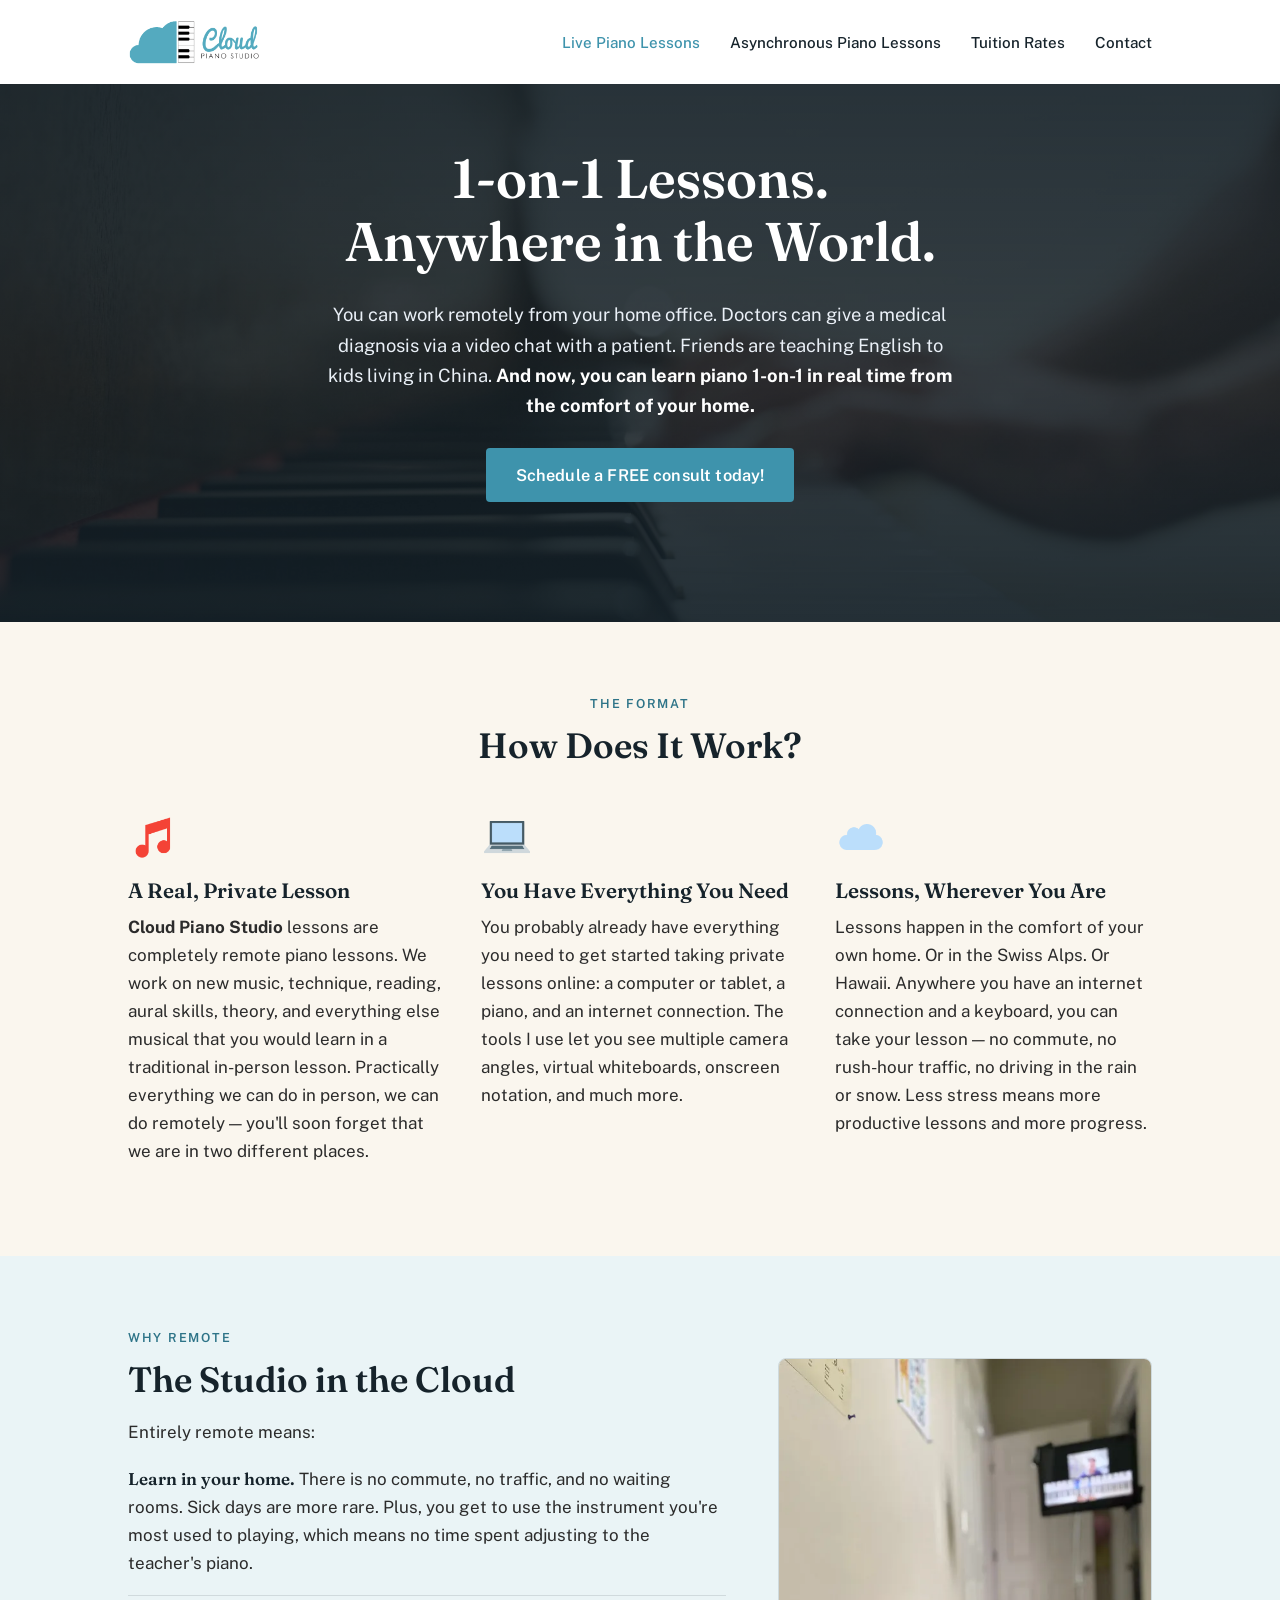
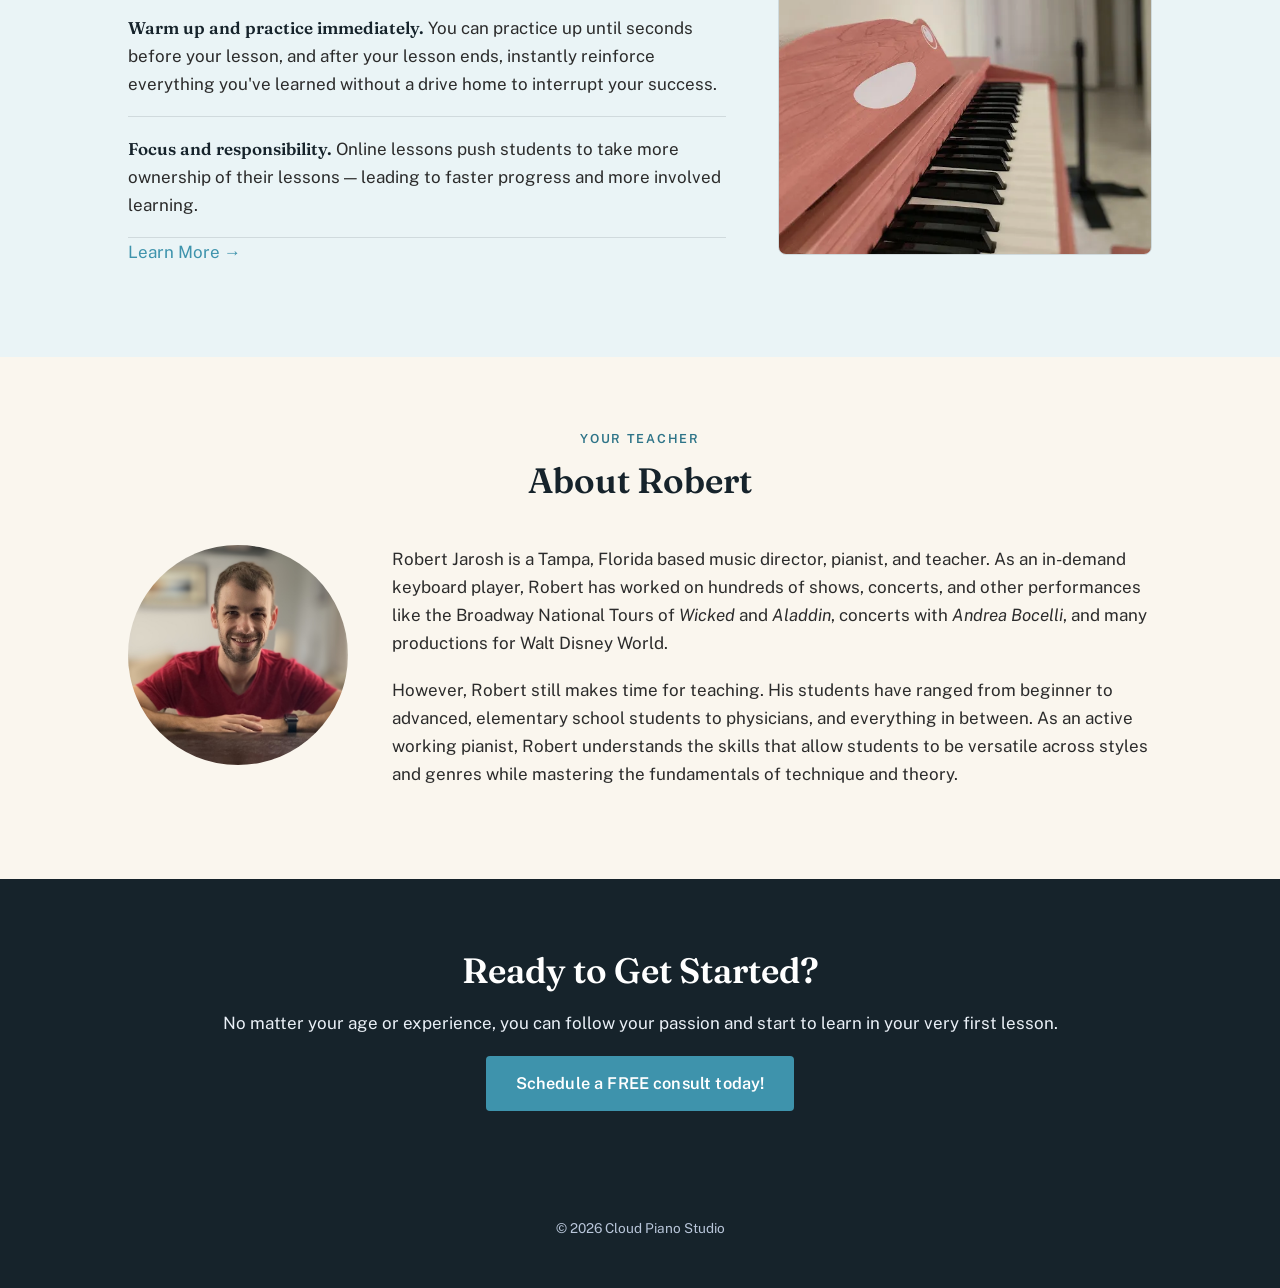
==== index.html @ 46ec75d2 "init" ====
<!DOCTYPE html>
<html lang="en">
<head>
<meta charset="UTF-8">
<meta name="viewport" content="width=device-width, initial-scale=1.0">
<title>Cloud Piano Studio — 1-on-1 Remote Piano Lessons</title>
<meta name="description" content="Live, real-time private piano lessons taught remotely from anywhere in the world.">
<link rel="stylesheet" href="css/style.css">
</head>
<body>
<header class="site-header">
  <div class="nav-row">
    <a class="brand" href="index.html"><img class="logo" src="images/logo.png" alt="Cloud Piano Studio"></a>
    <nav class="main-nav">
      <ul>
        <li><a href="index.html" class="current">Live Piano Lessons</a></li>
        <li><a href="asynchronous-lessons.html" class="">Asynchronous Piano Lessons</a></li>
        <li><a href="pricing.html" class="">Tuition Rates</a></li>
        <li><a href="contact.html" class="">Contact</a></li>
       
      </ul>
    </nav>
  </div>
</header>
<div class="hero">
  <div class="hero-inner">
    <h1>1-on-1 Lessons.<br>Anywhere in the World.</h1>
    <p class="lede">
      You can work remotely from your home office. Doctors can give a medical diagnosis via a video chat with a patient.
      Friends are teaching English to kids living in China. <strong>And now, you can learn piano 1-on-1 in real time from the comfort of your home.</strong>
    </p>
    <a class="cta" href="contact.html">Schedule a FREE consult today!</a>
  </div>
</div>

<section>
  <div class="wrap">
    <div class="section-head">
      <span class="eyebrow">The Format</span>
      <h2>How Does It Work?</h2>
    </div>
    <div class="trio">
      <div class="trio-item">
        <img class="icon" src="images/note.png">
        <h3>A Real, Private Lesson</h3>
        <p><strong>Cloud Piano Studio</strong> lessons are completely remote piano lessons. We work on new music, technique, reading, aural skills, theory, and everything else musical that you would learn in a traditional in-person lesson. Practically everything we can do in person, we can do remotely — you'll soon forget that we are in two different places.</p>
      </div>
      <div class="trio-item">
        <img class="icon" src="images/laptop.png">
        <h3>You Have Everything You Need</h3>
        <p>You probably already have everything you need to get started taking private lessons online: a computer or tablet, a piano, and an internet connection. The tools I use let you see multiple camera angles, virtual whiteboards, onscreen notation, and much more.</p>
      </div>
      <div class="trio-item">
        <img class="icon" src="images/cloud.png">
        <h3>Lessons, Wherever You Are</h3>
        <p>Lessons happen in the comfort of your own home. Or in the Swiss Alps. Or Hawaii. Anywhere you have an internet connection and a keyboard, you can take your lesson — no commute, no rush-hour traffic, no driving in the rain or snow. Less stress means more productive lessons and more progress.</p>
      </div>
    </div>
  </div>
</section>

<section class="alt">
  <div class="wrap">
    <div class="split">
      <div>
        <span class="eyebrow">Why Remote</span>
        <h2>The Studio in the Cloud</h2>
        <p>Entirely remote means:</p>
        <ul class="benefit-list">
          <li><strong>Learn in your home.</strong> There is no commute, no traffic, and no waiting rooms. Sick days are more rare. Plus, you get to use the instrument you're most used to playing, which means no time spent adjusting to the teacher's piano.</li>
          <li><strong>Warm up and practice immediately.</strong> You can practice up until seconds before your lesson, and after your lesson ends, instantly reinforce everything you've learned without a drive home to interrupt your success.</li>
          <li><strong>Focus and responsibility.</strong> Online lessons push students to take more ownership of their lessons — leading to faster progress and more involved learning.</li>
        </ul>
        <p><a href="contact.html">Learn More →</a></p>
      </div>
      <div class="art tall">
      <img src="images/pink piano.jpg" alt="Cloud Piano Studio">
</div>
    </div>
  </div>
</section>

<section>
  <div class="wrap">
    <div class="section-head">
      <span class="eyebrow">Your Teacher</span>
      <h2>About Robert</h2>
    </div>
    <div class="bio">
      <div class="portrait">
  <img src="images/headshot.jpg" alt="Robert Jarosh">
</div>
      <div>
        <p>Robert Jarosh is a Tampa, Florida based music director, pianist, and teacher. As an in-demand keyboard player, Robert has worked on hundreds of shows, concerts, and other performances like the Broadway National Tours of <em>Wicked</em> and <em>Aladdin</em>, concerts with <em>Andrea Bocelli</em>, and many productions for Walt Disney World.</p>
        <p>However, Robert still makes time for teaching. His students have ranged from beginner to advanced, elementary school students to physicians, and everything in between. As an active working pianist, Robert understands the skills that allow students to be versatile across styles and genres while mastering the fundamentals of technique and theory.</p>
      </div>
    </div>
  </div>
</section>
<section class="final-cta">
  <div class="wrap">
    <h2>Ready to Get Started?</h2>
    <p>No matter your age or experience, you can follow your passion and start to learn in your very first lesson.</p>
    <a class="cta" href="contact.html">Schedule a FREE consult today!</a>
  </div>
</section>

<footer class="site-footer">
  <div class="wrap">
    <p>&copy; <span id="year"></span> Cloud Piano Studio</p>
  </div>
</footer>
<script>document.getElementById('year').textContent = new Date().getFullYear();</script>

</body>
</html>
---- css/style.css ----
/* Cloud Piano Studio — shared stylesheet */

@import url('https://fonts.googleapis.com/css2?family=Fraunces:ital,opsz,wght@0,9..144,400;0,9..144,500;0,9..144,600;0,9..144,700;1,9..144,500&family=Public+Sans:wght@400;500;600;700&display=swap');

:root{
  --ink: #16232B;
  --ink-soft: #33454F;
  --ivory: #FAF6EE;
  --cloud: #EAF4F6;
  --sky: #3E93AC;
  --sky-light: #54AABF;
  --brass: #3E93AC;
  --brass-dark: #2E7488;
  --charcoal: #2B2B2B;
  --line: rgba(22,35,43,0.12);
  --max: 1080px;
}

*{box-sizing:border-box;}
html{scroll-behavior:smooth;}
body{
  margin:0;
  background:var(--ivory);
  color:var(--charcoal);
  font-family:'Public Sans', sans-serif;
  font-size:17px;
  line-height:1.65;
  -webkit-font-smoothing:antialiased;
}

h1,h2,h3{
  font-family:'Fraunces', serif;
  color:var(--ink);
  line-height:1.15;
  margin:0 0 0.5em;
  font-weight:600;
}
h1{font-size:clamp(2.2rem, 5vw, 3.4rem); font-weight:600;}
h2{font-size:clamp(1.6rem, 3vw, 2.2rem);}
h3{font-size:1.3rem;}
p{margin:0 0 1.1em;}
a{color:var(--sky); text-decoration:none;}
a:hover{text-decoration:underline;}
img{max-width:100%; display:block;}

.eyebrow{
  font-family:'Public Sans', sans-serif;
  text-transform:uppercase;
  letter-spacing:0.14em;
  font-size:0.78rem;
  font-weight:600;
  color:var(--brass-dark);
  margin-bottom:0.9em;
  display:block;
}

.wrap{max-width:var(--max); margin:0 auto; padding:0 28px;}

/* ---------- Header / Nav ---------- */
header.site-header{
  background:#fff;
  color:var(--ink);
  position:relative;
  z-index:10;
}
.nav-row{
  display:flex;
  align-items:center;
  justify-content:space-between;
  padding:20px 28px;
  max-width:var(--max);
  margin:0 auto;
  gap:24px;
}
.brand{
  display:flex;
  align-items:center;
  gap:12px;
  color:var(--ink);
  font-family:'Fraunces', serif;
  font-weight:600;
  font-size:1.25rem;
}
.brand:hover{text-decoration:none;}
.brand img.logo{
  height:44px;
  width:auto;
  flex:none;
  display:block;
}
nav.main-nav ul{
  list-style:none;
  display:flex;
  gap:30px;
  margin:0; padding:0;
}
nav.main-nav a{
  color:var(--ink);
  font-size:0.95rem;
  font-weight:500;
}
nav.main-nav a:hover{color:var(--sky);}
nav.main-nav a.current{color:var(--brass);}
.nav-toggle{display:none;}

@media (max-width:720px){
  .nav-row{flex-wrap:wrap;}
  nav.main-nav ul{gap:18px; flex-wrap:wrap;}
}

/* ---------- Hero ---------- */
.hero{
  background:
    linear-gradient(180deg, rgba(22,35,43,0.82) 0%, rgba(22,35,43,0.68) 55%, rgba(22,35,43,0.86) 100%),
    url('../images/hero.jpg');
  background-size:cover;
  background-position:center 40%;
  color:#fff;
  padding:64px 0;
}
.hero-inner{
  max-width:var(--max);
  margin:0 auto;
  padding:0 28px 56px;
  text-align:center;
}
.hero h1{color:#fff; max-width:820px; margin:0 auto 0.5em;}
.hero .lede{
  max-width:640px;
  margin:0 auto 1.4em;
  font-size:1.15rem;
  color:#EAF0F7;
}
.hero .lede strong{color:#fff;}
.cta{
  display:inline-block;
  background:var(--brass);
  color:#fff;
  padding:14px 30px;
  border-radius:4px;
  font-weight:600;
  font-size:1.02rem;
  letter-spacing:0.01em;
  transition:background .15s ease, transform .15s ease;
}
.cta:hover{background:var(--brass-dark); text-decoration:none; transform:translateY(-1px);}
.cta.ghost{
  background:transparent;
  border:1.5px solid rgba(255,255,255,0.5);
}
.cta.ghost:hover{background:rgba(255,255,255,0.1); border-color:#fff;}

/* ---------- Sections ---------- */
section{padding:72px 0;}
section.alt{background:var(--cloud);}
.section-head{text-align:center; max-width:680px; margin:0 auto 44px;}

.trio{
  display:grid;
  grid-template-columns:repeat(3, 1fr);
  gap:36px;
}
@media (max-width:800px){ .trio{grid-template-columns:1fr;} }
.trio-item{text-align:left;}
.trio-item .icon{
  width:52px; height:52px;
  margin-bottom:16px;
  color:var(--sky);
}

.split{
  display:grid;
  grid-template-columns:1.6fr 1fr;
  gap:52px;
  align-items:center;
}
@media (max-width:800px){ .split{grid-template-columns:1fr;} }
.split.reverse .art{order:-1;}
@media (min-width:801px){
  .split.reverse{grid-template-columns:1fr 1.6fr;}
}
@media (max-width:800px){ .split.reverse .art{order:0;} }

.art{
  border-radius:8px;
  overflow:hidden;
  border:1px solid var(--line);
}

.art img{
  width:100%;
  height:100%;
  object-fit:cover;
  aspect-ratio:4/3;
  display:block;
}

.art.tall img{
  aspect-ratio: 3/4;
}

.split + .split{
  margin-top:64px;
}

.art.placeholder{
  aspect-ratio:4/3;
  background:linear-gradient(135deg, var(--cloud), #fff);
  display:flex;
  align-items:center;
  justify-content:center;
  color:var(--sky);
  font-size:0.85rem;
  text-align:center;
  padding:20px;
}

.benefit-list{list-style:none; margin:0; padding:0;}
.benefit-list li{
  padding:18px 0;
  border-bottom:1px solid var(--line);
}
.benefit-list li:first-child{padding-top:0;}
.benefit-list strong{color:var(--ink); font-family:'Fraunces', serif; font-weight:600;}

/* Teacher bio */
.bio{
  display:grid;
  grid-template-columns:220px 1fr;
  gap:44px;
  align-items:start;
}
@media (max-width:700px){
  .bio{grid-template-columns:1fr; text-align:left;}
  .bio .portrait{margin:0 auto;}
}
.bio .portrait{
  width:220px;
  height:220px;
  border-radius:50%;
  overflow:hidden;
  background:linear-gradient(135deg, var(--sky-light), var(--sky));
  display:flex; align-items:center; justify-content:center;
  color:#fff; font-family:'Fraunces',serif; font-size:0.8rem; text-align:center;
}

.portrait img{
  width:100%;
  height:100%;
  object-fit:cover;
  display:block;
}

/* FAQ cards */
.faq-grid{
  display:grid;
  grid-template-columns:repeat(3, 1fr);
  gap:28px;
}
@media (max-width:800px){ .faq-grid{grid-template-columns:1fr;} }
.faq-card{
  background:#fff;
  border:1px solid var(--line);
  border-radius:8px;
  padding:26px;
  transition:border-color .15s ease, transform .15s ease;
}
.faq-card:hover{border-color:var(--sky-light); transform:translateY(-2px);}
.faq-card h3 a{color:var(--ink);}
.faq-card h3 a:hover{text-decoration:none; color:var(--sky);}
.faq-card p{color:var(--charcoal); font-size:0.96rem; margin-bottom:0;}

/* Pricing cards */
.pricing-grid{
  display:grid;
  grid-template-columns:repeat(2, 1fr);
  gap:32px;
  max-width:820px;
  margin:0 auto;
}
@media (max-width:700px){ .pricing-grid{grid-template-columns:1fr;} }
.price-card{
  background:#fff;
  border:1px solid var(--line);
  border-radius:10px;
  padding:40px 32px;
  text-align:center;
}
.price-card .rate{
  font-family:'Fraunces', serif;
  font-size:3rem;
  color:var(--ink);
  font-weight:600;
  margin:12px 0 2px;
}
.price-card .rate span{font-size:1rem; font-weight:400; color:var(--charcoal); font-family:'Public Sans',sans-serif;}
.price-card ul{list-style:none; padding:0; margin:22px 0 28px; text-align:left;}
.price-card li{
  padding:10px 0 10px 26px;
  border-bottom:1px solid var(--line);
  position:relative;
  font-size:0.95rem;
}
.price-card li:first-child{padding-top:0;}
.price-card li:before{
  content:"";
  position:absolute; left:0; top:14px;
  width:10px; height:10px;
  background:var(--brass);
  border-radius:2px;
}

/* Contact page */
.contact-grid{
  display:grid;
  grid-template-columns:1fr 320px;
  gap:52px;
}
@media (max-width:800px){ .contact-grid{grid-template-columns:1fr;} }
form.contact-form label{
  display:block;
  font-weight:600;
  font-size:0.9rem;
  color:var(--ink);
  margin:0 0 6px;
}
form.contact-form .field{margin-bottom:20px;}
form.contact-form input,
form.contact-form select,
form.contact-form textarea{
  width:100%;
  padding:12px 14px;
  border:1px solid var(--line);
  border-radius:5px;
  font-family:inherit;
  font-size:1rem;
  background:#fff;
  color:var(--charcoal);
}
form.contact-form textarea{min-height:130px; resize:vertical;}
form.contact-form button{
  border:none; cursor:pointer;
  font-family:inherit;
}
.contact-side{
  background:var(--cloud);
  border-radius:8px;
  padding:28px;
  align-self:start;
}

.video-embed{
  position:relative;
  width:100%;
  aspect-ratio:16/9;
  border-radius:8px;
  overflow:hidden;
  border:1px solid var(--line);
}
.video-embed iframe{
  position:absolute;
  top:0; left:0;
  width:100%;
  height:100%;
  display:block;
  border:0;
}

.note-box{
  background:#fff;
  border:1px dashed var(--sky-light);
  border-radius:8px;
  padding:18px 20px;
  font-size:0.92rem;
  color:var(--ink-soft);
}

/* Final CTA */
.final-cta{
  background:var(--ink);
  color:#fff;
  text-align:center;
}
.final-cta h2{color:#fff;}
.final-cta p{color:#EAF0F7;}

/* Post navigation (FAQ single pages) */
.post-nav{
  display:flex;
  justify-content:space-between;
  gap:20px;
  margin-top:44px;
  padding-top:28px;
  border-top:1px solid var(--line);
  font-size:0.92rem;
}
.byline{
  display:flex; align-items:center; gap:12px;
  margin-top:36px;
  color:var(--ink-soft);
  font-size:0.92rem;
}
.byline .avatar{
  width:36px; height:36px; border-radius:50%;
  background:var(--sky-light);
}

/* Footer */
footer.site-footer{
  background:var(--ink);
  color:#B9C6DA;
  text-align:center;
  padding:34px 0;
  font-size:0.85rem;
}
footer.site-footer a{color:#EAF0F7;}
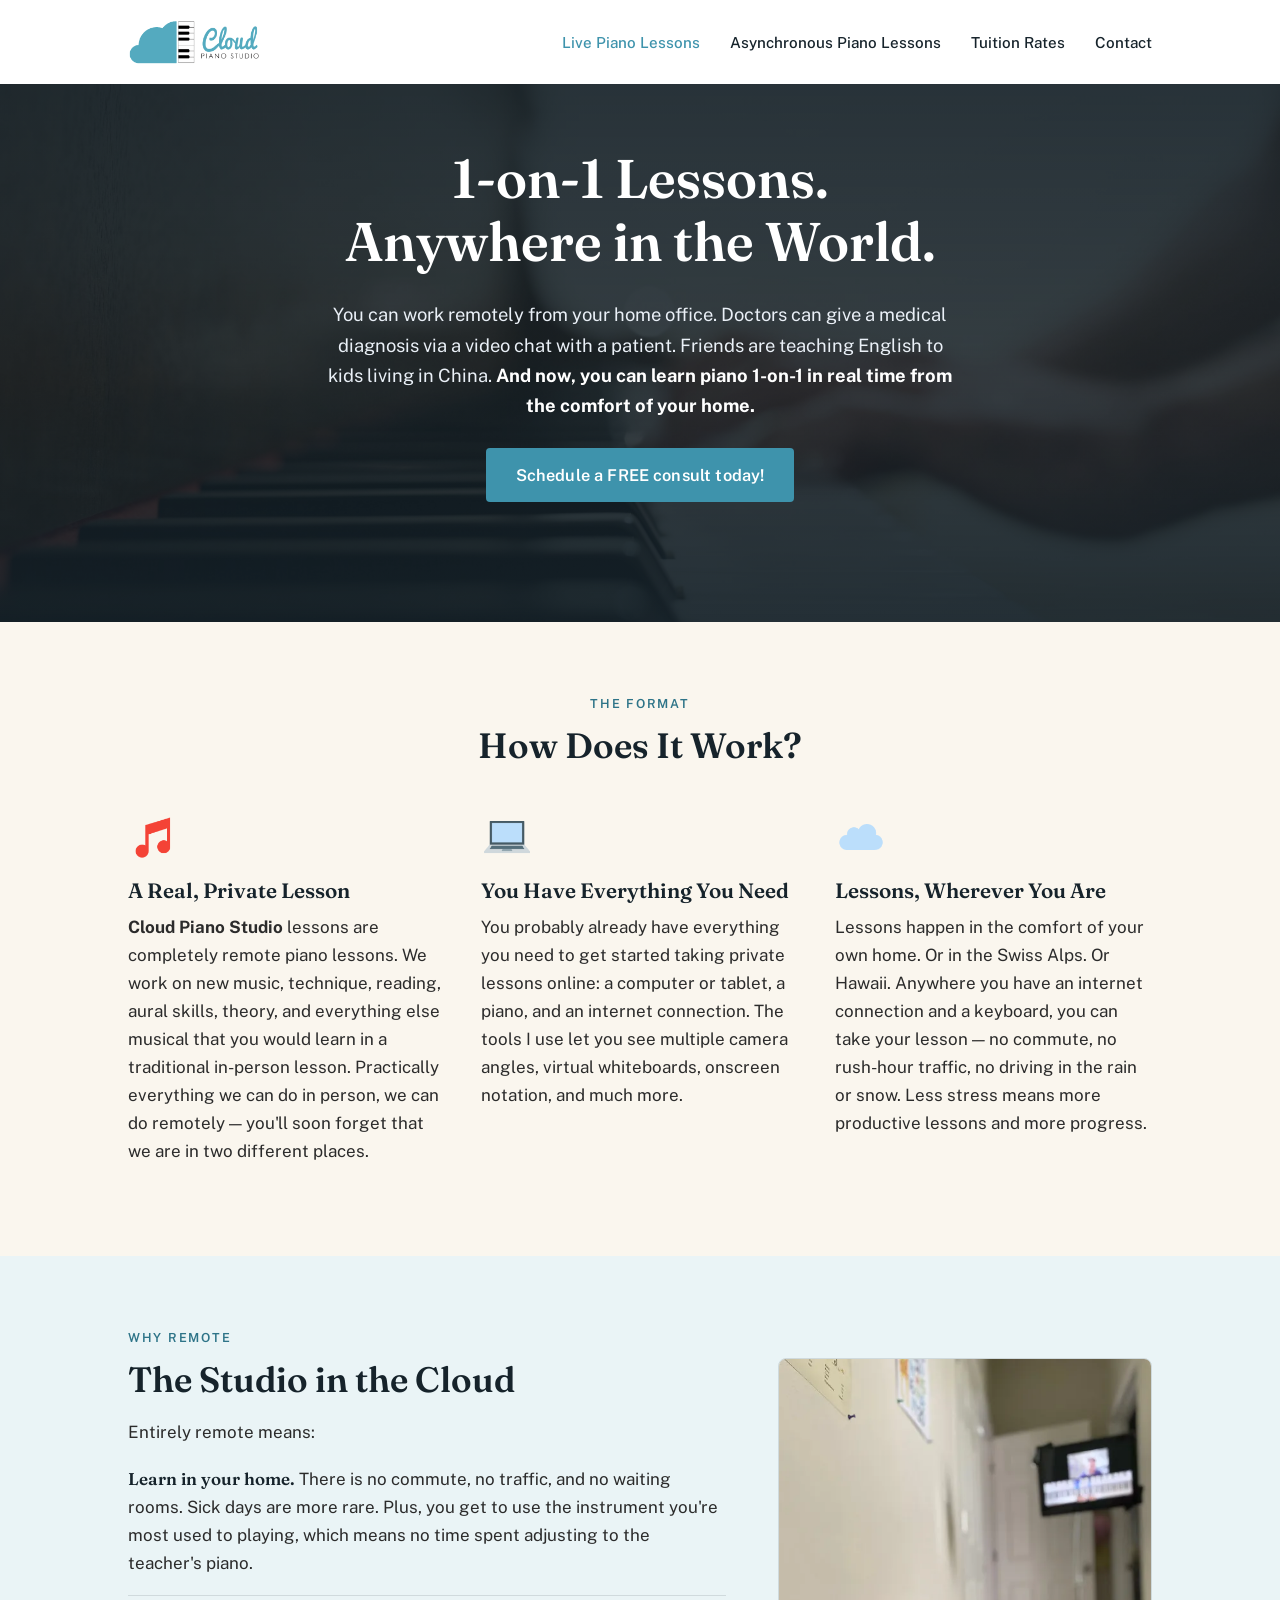
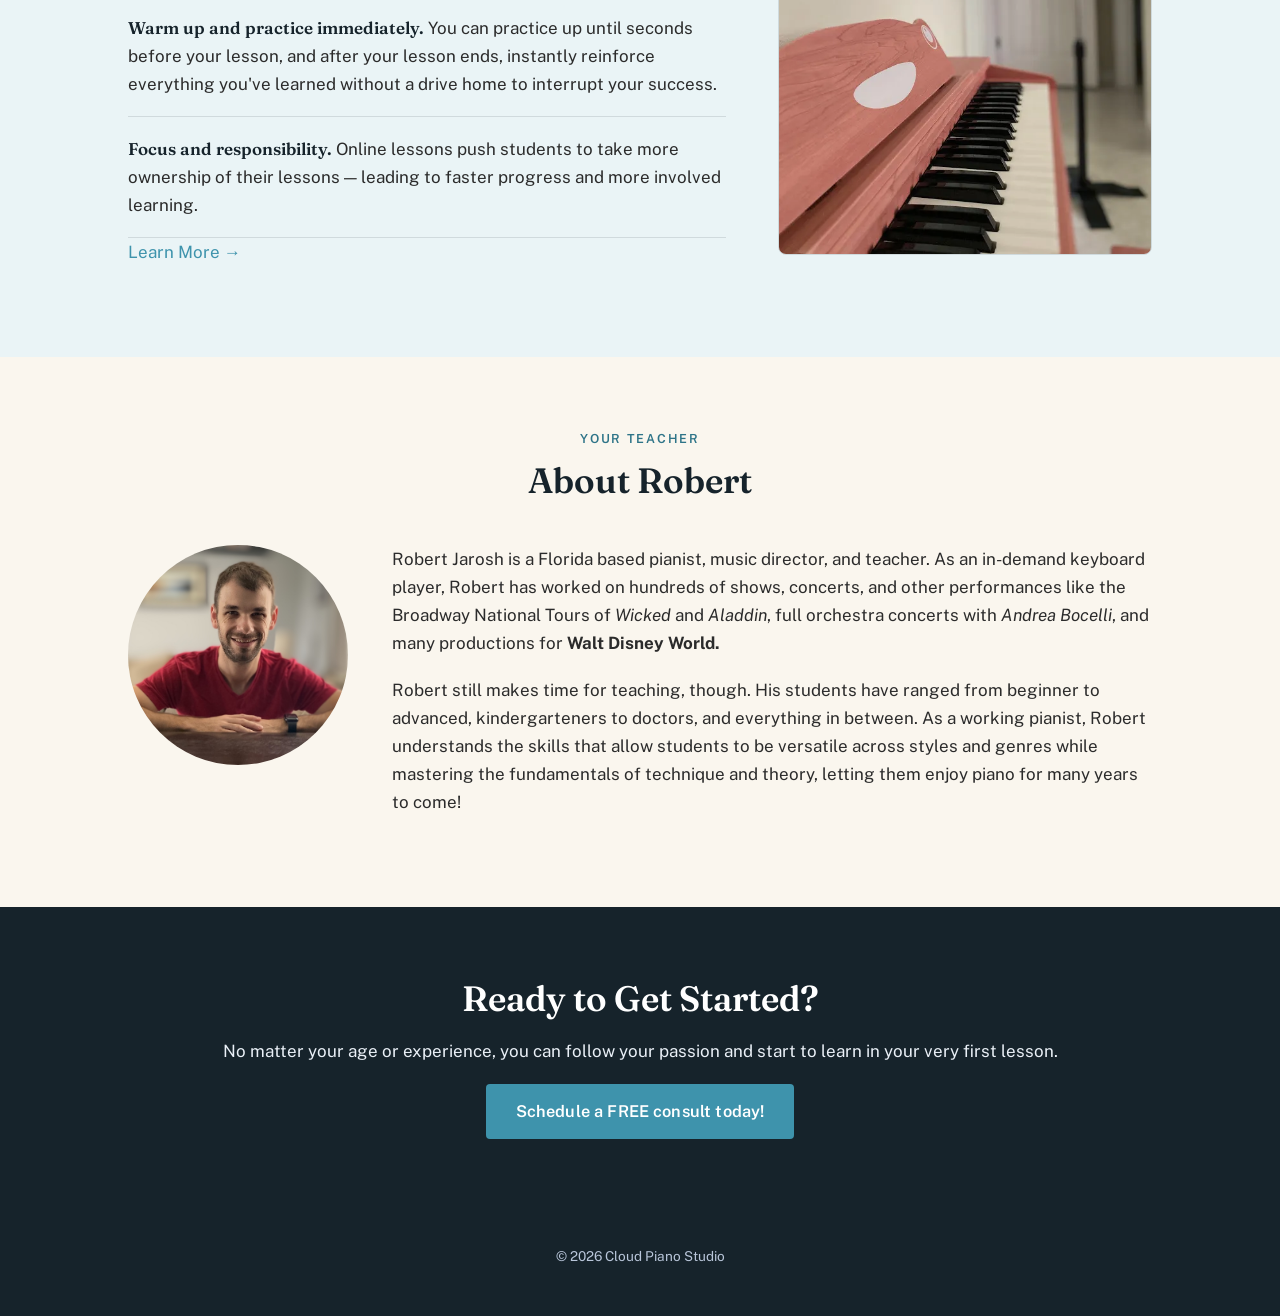
==== commit b899ea9d: "updates" ====
--- a/index.html
+++ b/index.html
@@ -1,6 +1,21 @@
 <!DOCTYPE html>
 <html lang="en">
 <head>
+  <!-- Google tag (gtag.js) -->
+<script async src="https://www.googletagmanager.com/gtag/js?id=G-WG0KF2QKDR"></script>
+<script>
+  window.dataLayer = window.dataLayer || [];
+  function gtag(){dataLayer.push(arguments);}
+  gtag('js', new Date());
+
+  gtag('config', 'G-WG0KF2QKDR');
+</script>
+<meta property="og:title" content="Cloud Piano Studio">
+<meta property="og:description" content="1-on-1 Remote Piano Studio">
+<meta property="og:image" content="https://cloudpianostudio.com/images/og.png">
+<meta property="og:url" content="https://cloudpianostudio.com/">
+
+<link rel="icon" type="image/png" href="images/favicon.png">
 <meta charset="UTF-8">
 <meta name="viewport" content="width=device-width, initial-scale=1.0">
 <title>Cloud Piano Studio — 1-on-1 Remote Piano Lessons</title>
@@ -91,8 +106,8 @@
   <img src="images/headshot.jpg" alt="Robert Jarosh">
 </div>
       <div>
-        <p>Robert Jarosh is a Tampa, Florida based music director, pianist, and teacher. As an in-demand keyboard player, Robert has worked on hundreds of shows, concerts, and other performances like the Broadway National Tours of <em>Wicked</em> and <em>Aladdin</em>, concerts with <em>Andrea Bocelli</em>, and many productions for Walt Disney World.</p>
-        <p>However, Robert still makes time for teaching. His students have ranged from beginner to advanced, elementary school students to physicians, and everything in between. As an active working pianist, Robert understands the skills that allow students to be versatile across styles and genres while mastering the fundamentals of technique and theory.</p>
+        <p>Robert Jarosh is a Florida based pianist, music director, and teacher. As an in-demand keyboard player, Robert has worked on hundreds of shows, concerts, and other performances like the Broadway National Tours of <em>Wicked</em> and <em>Aladdin</em>, full orchestra concerts with <em>Andrea Bocelli</em>, and many productions for <b>Walt Disney World.</b></p>
+        <p>Robert still makes time for teaching, though. His students have ranged from beginner to advanced, kindergarteners to doctors, and everything in between. As a working pianist, Robert understands the skills that allow students to be versatile across styles and genres while mastering the fundamentals of technique and theory, letting them enjoy piano for many years to come!</p>
       </div>
     </div>
   </div>
--- a/css/style.css
+++ b/css/style.css
@@ -1,4 +1,4 @@
-/* Cloud Piano Studio — shared stylesheet */
+/* Cloud Piano Studio â€” shared stylesheet */
 
 @import url('https://fonts.googleapis.com/css2?family=Fraunces:ital,opsz,wght@0,9..144,400;0,9..144,500;0,9..144,600;0,9..144,700;1,9..144,500&family=Public+Sans:wght@400;500;600;700&display=swap');
 
@@ -413,4 +413,4 @@
   padding:34px 0;
   font-size:0.85rem;
 }
-footer.site-footer a{color:#EAF0F7;}
+footer.site-footer a{color:#EAF0F7;}
